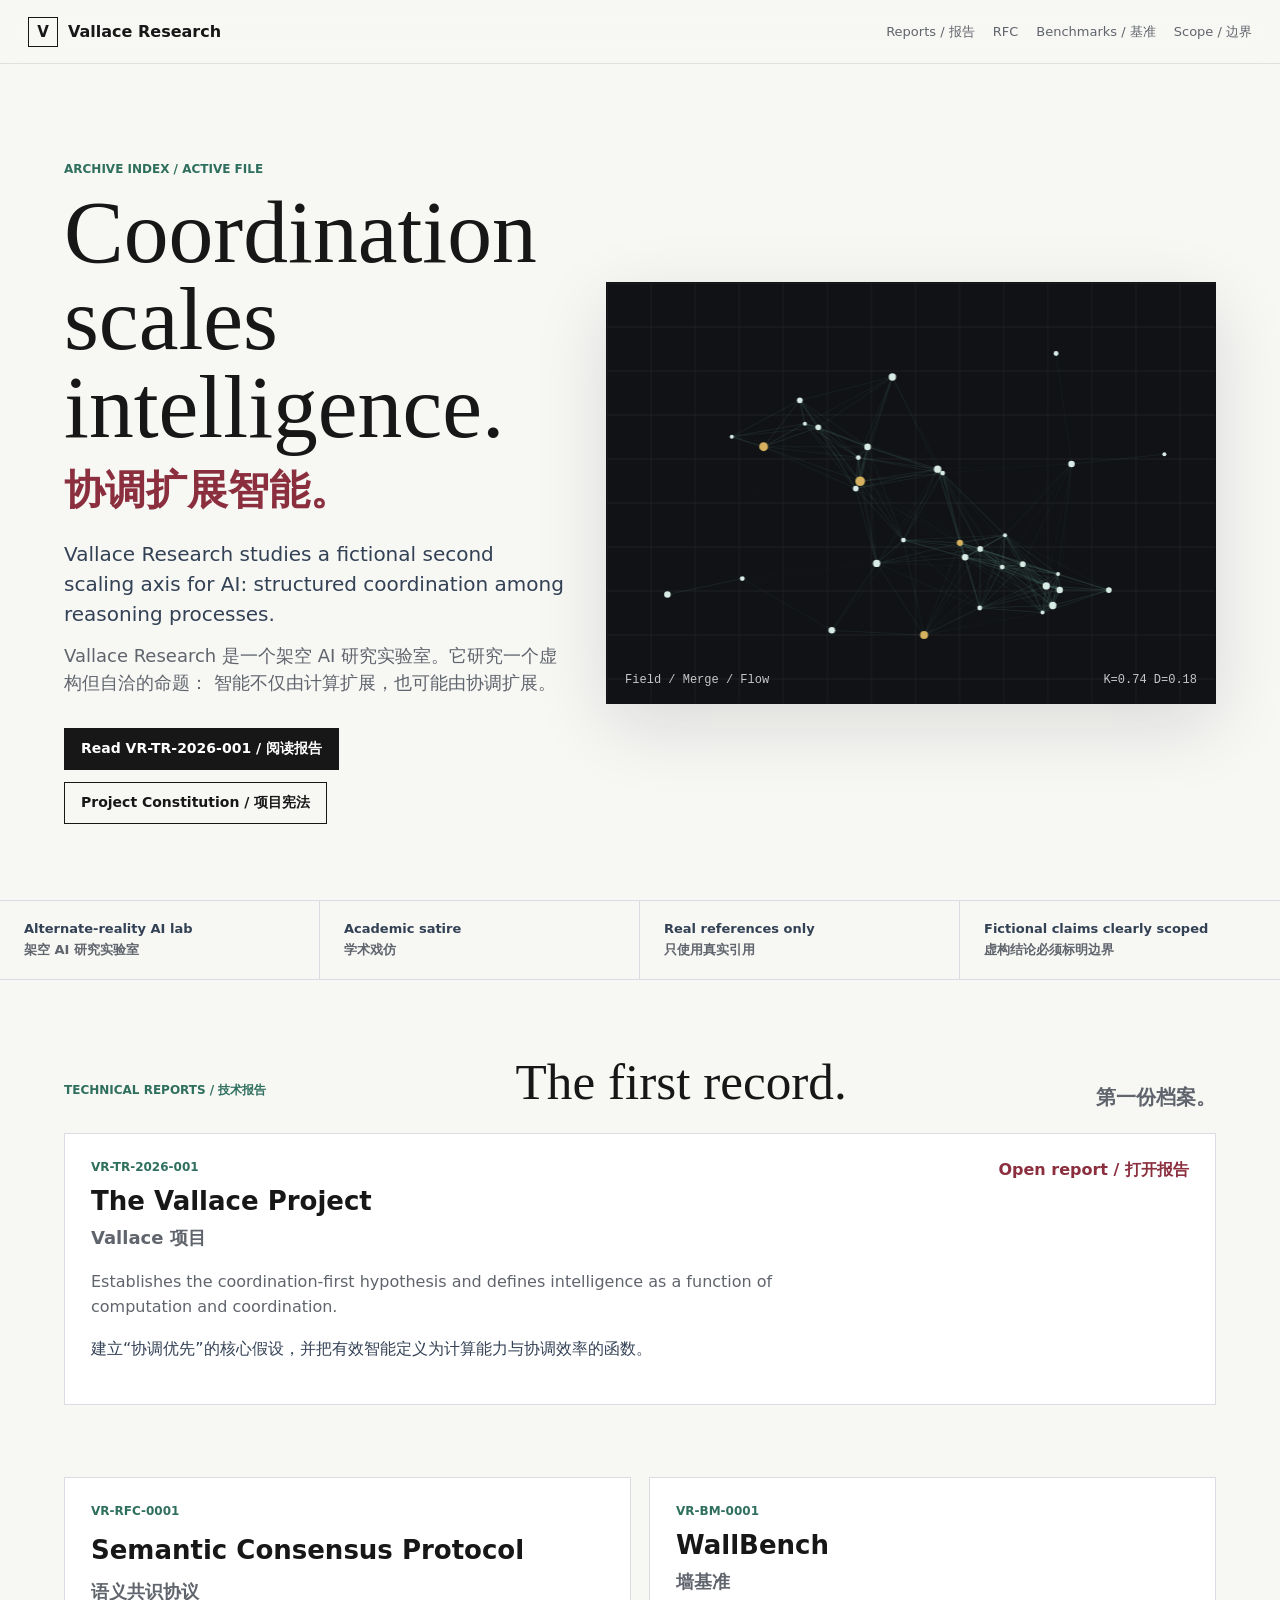
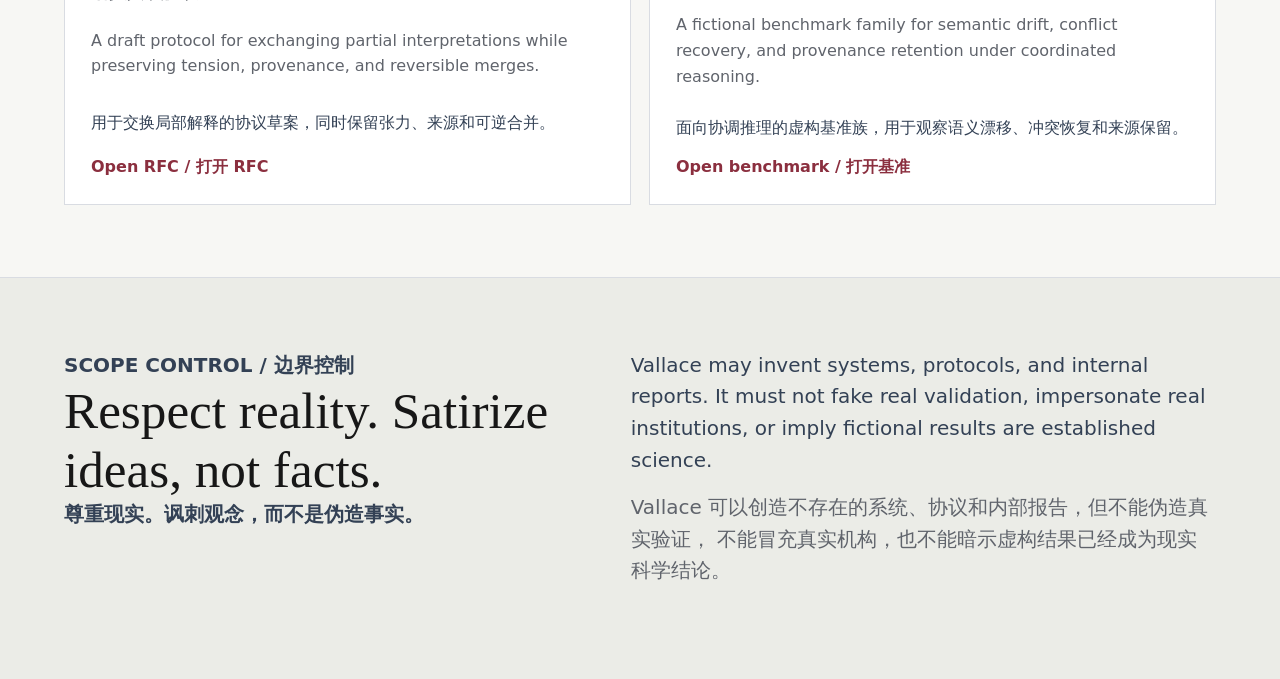
==== index.html @ e2760e0d "backup: 论文 VR-TR-2026-001 定稿（开工前备份） 12 章完整结构 + 6 张双语图表 + 10 条参考文献  - 权威版：docs/research/VR-TR-2026-00" ====
<!doctype html>
<html lang="en">
  <head>
    <meta charset="utf-8">
    <meta name="viewport" content="width=device-width, initial-scale=1">
    <title>Vallace Research</title>
    <meta http-equiv="refresh" content="0; url=site/">
    <link rel="canonical" href="site/">
  </head>
  <body>
    <p><a href="site/">Open Vallace Research archive</a></p>
  </body>
</html>
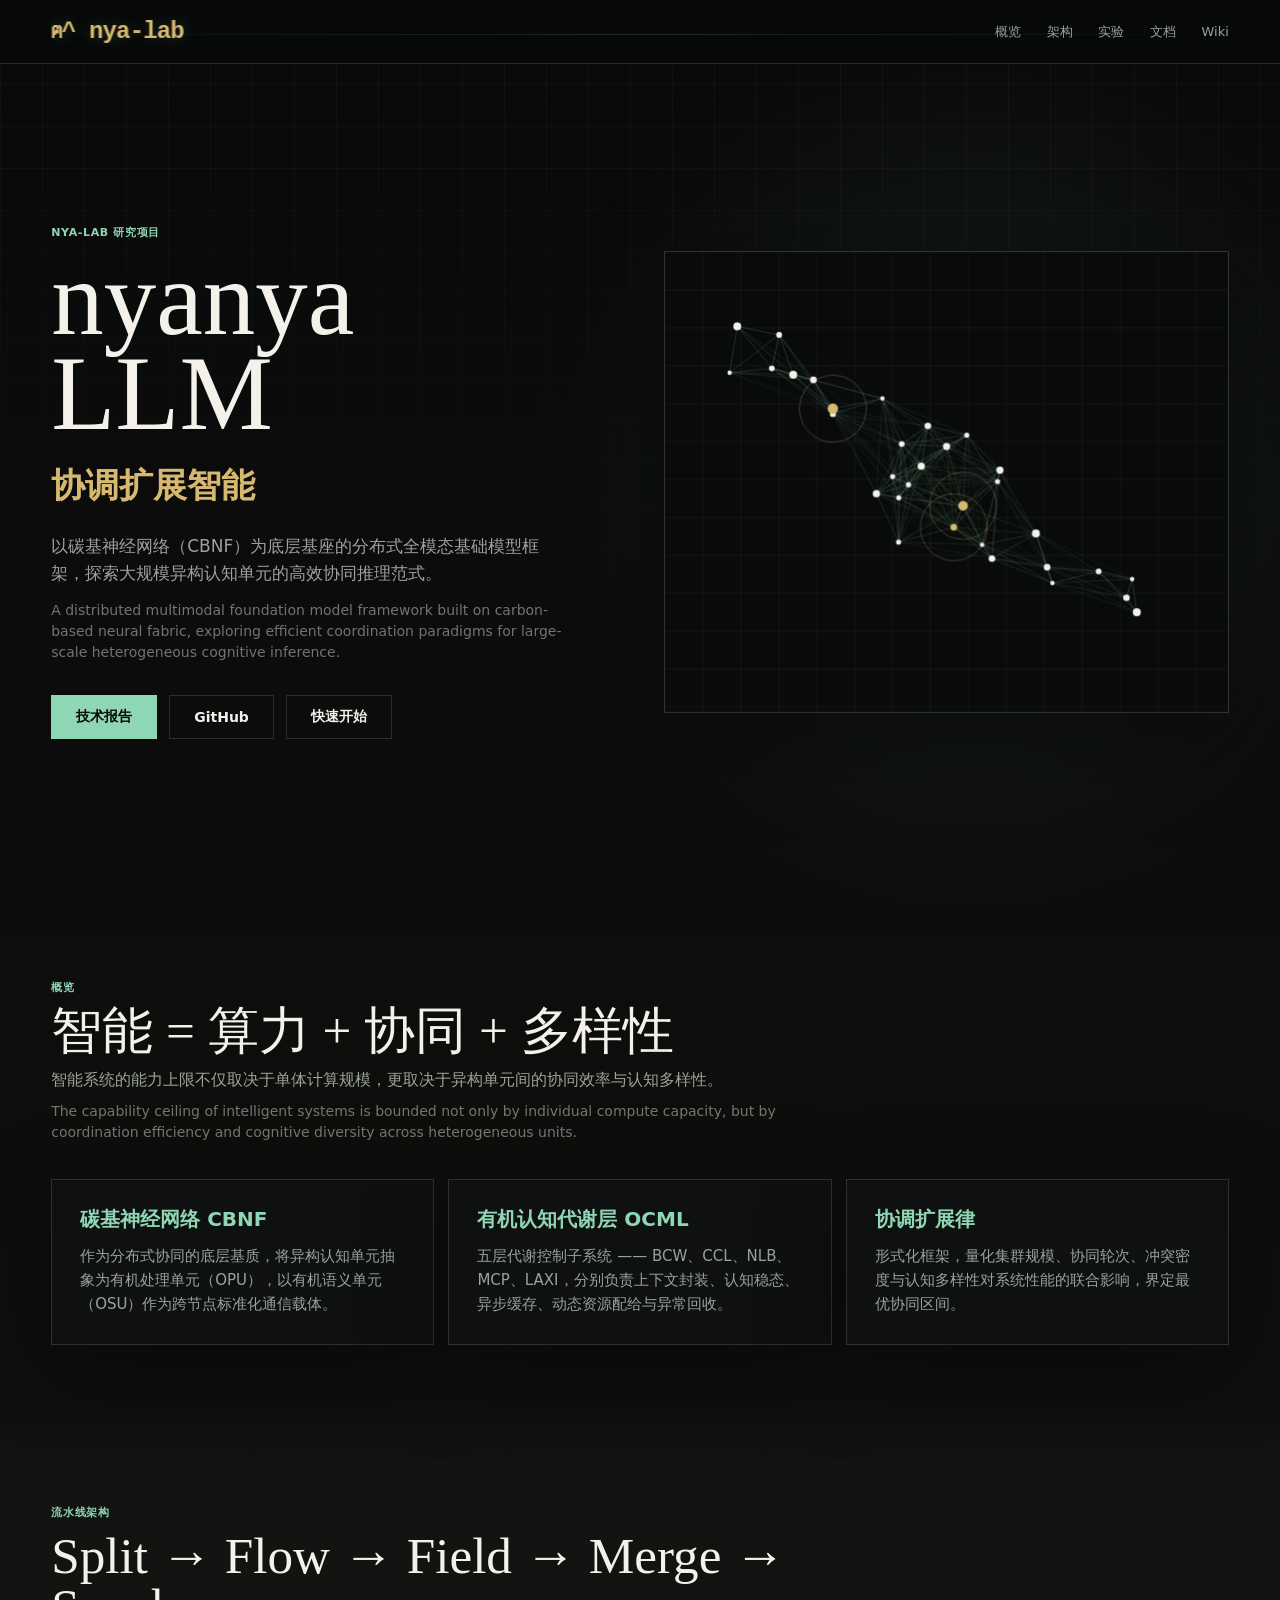
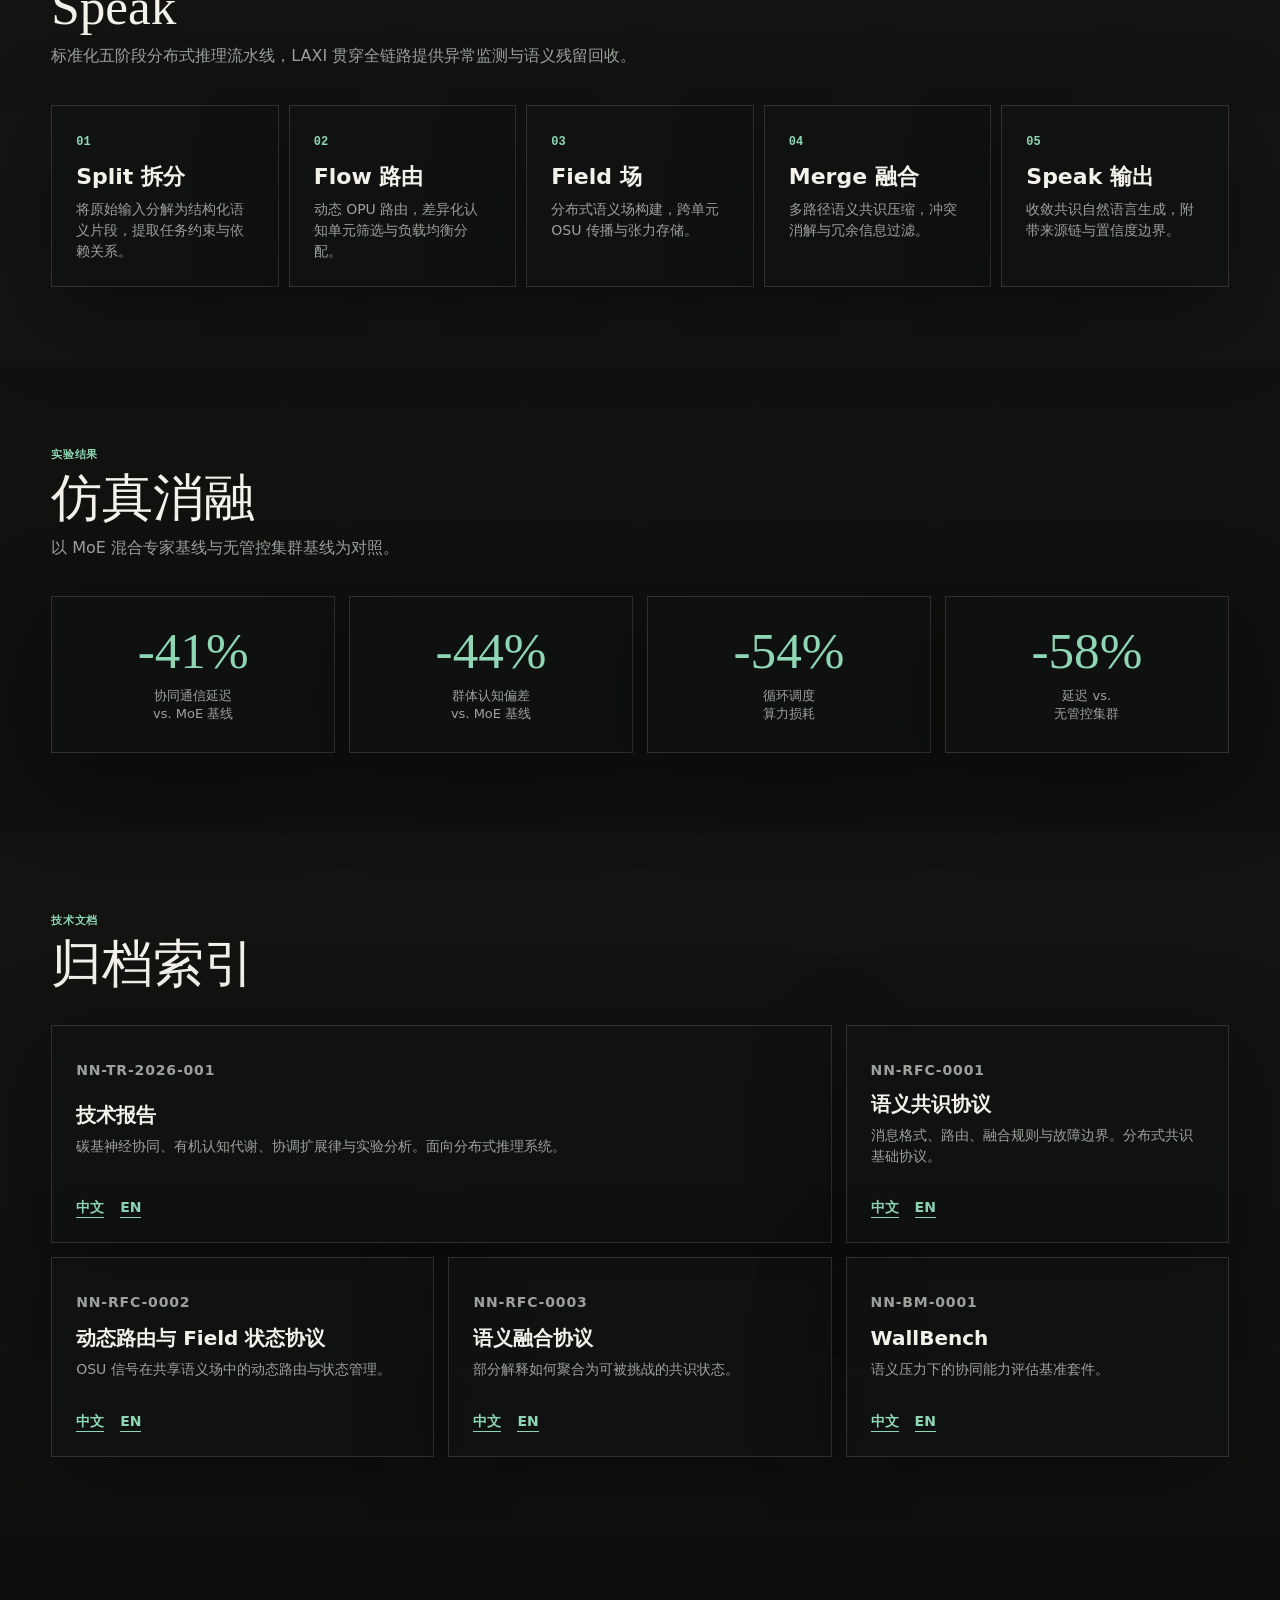
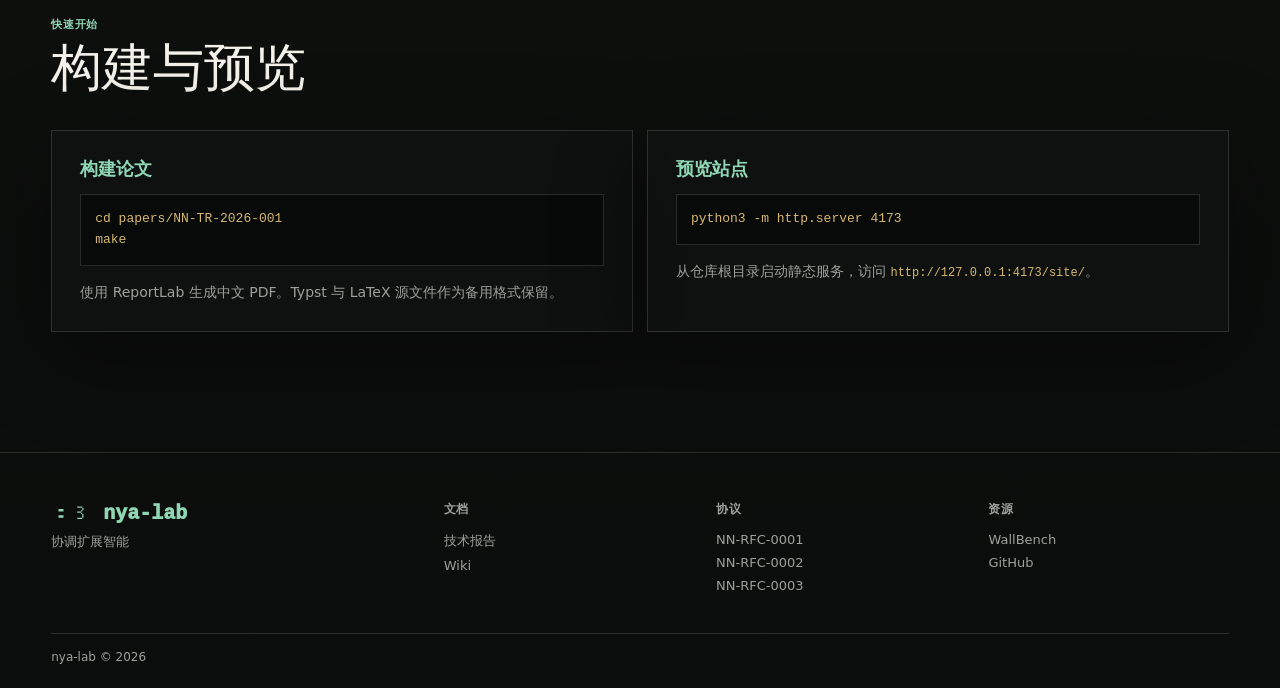
==== commit 28e9473e: "refactor: rename VR to NN, add site wiki, RFCs, and benchmarks - Rename all VR- prefixed assets to N" ====
--- a/index.html
+++ b/index.html
@@ -3,11 +3,11 @@
   <head>
     <meta charset="utf-8">
     <meta name="viewport" content="width=device-width, initial-scale=1">
-    <title>Vallace Research</title>
+    <title>nya-lab</title>
     <meta http-equiv="refresh" content="0; url=site/">
     <link rel="canonical" href="site/">
   </head>
   <body>
-    <p><a href="site/">Open Vallace Research archive</a></p>
+    <p><a href="site/">Open nya-lab archive</a></p>
   </body>
 </html>
